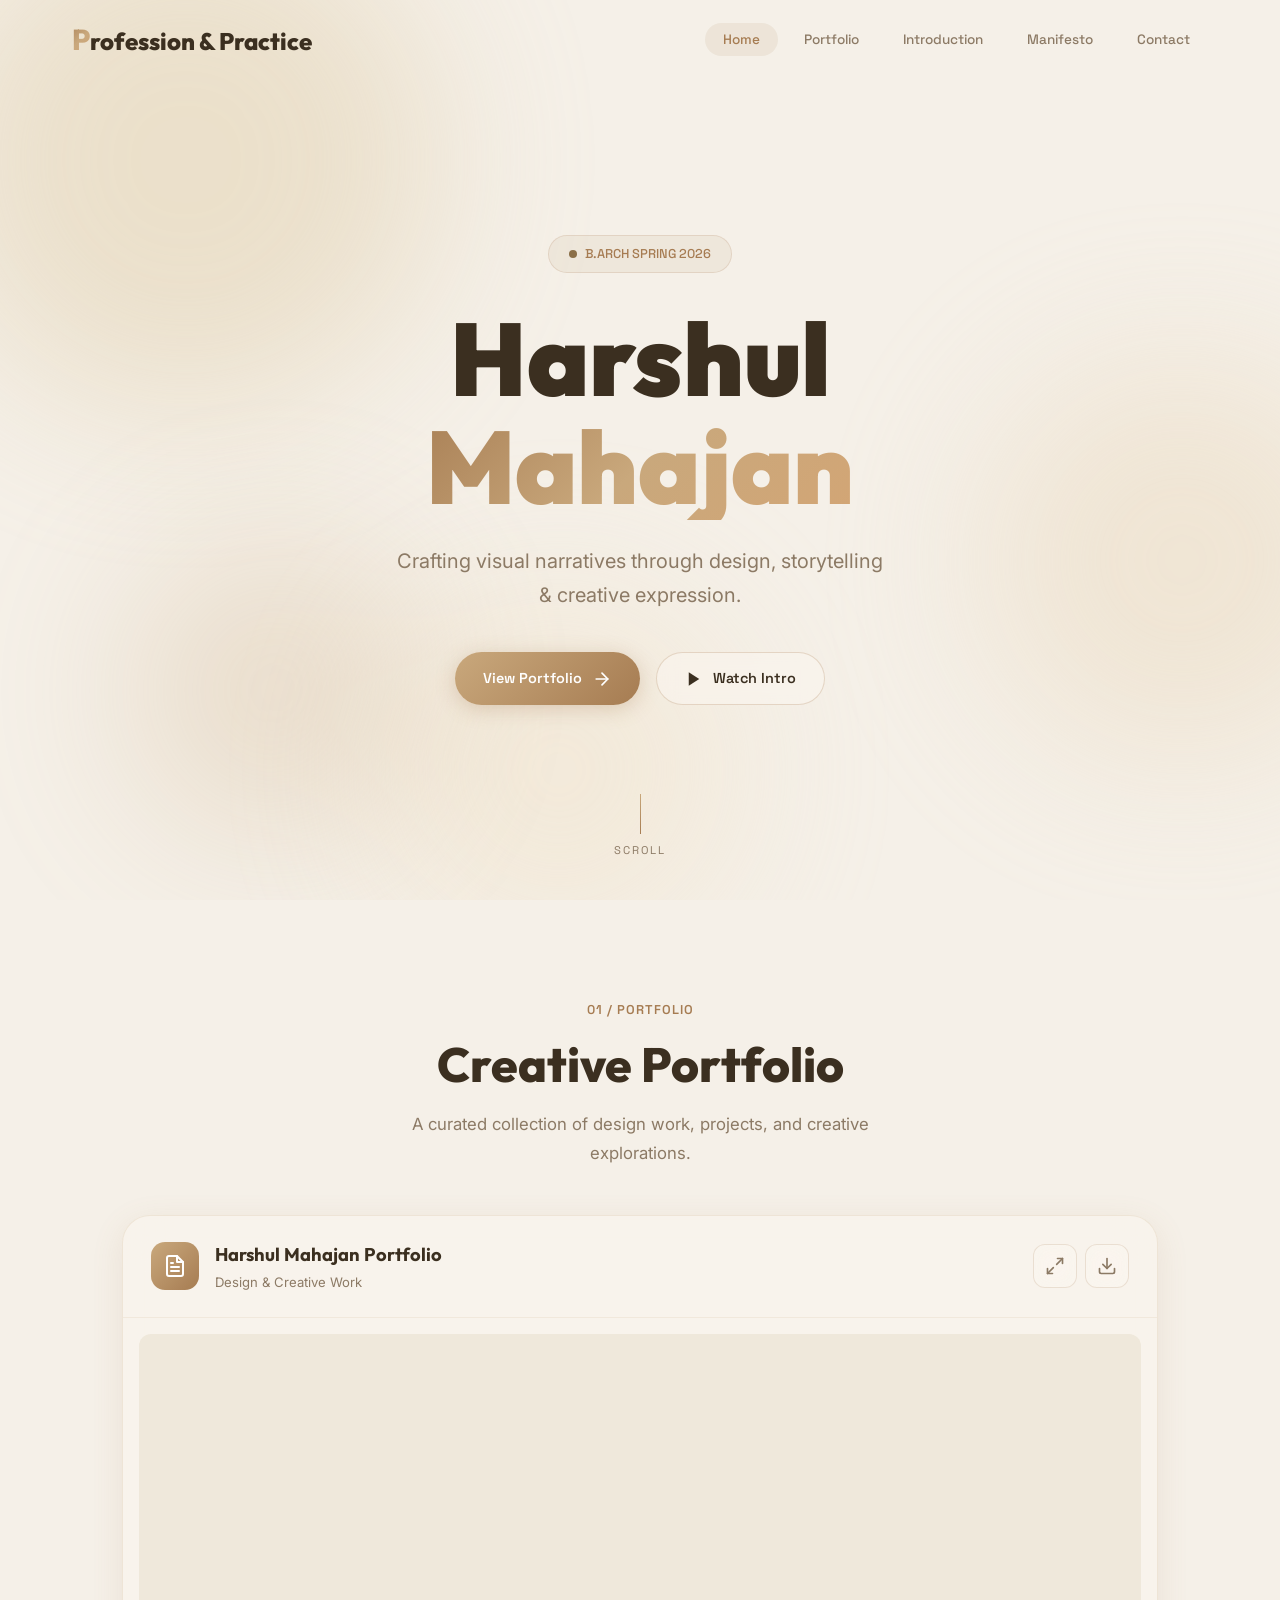
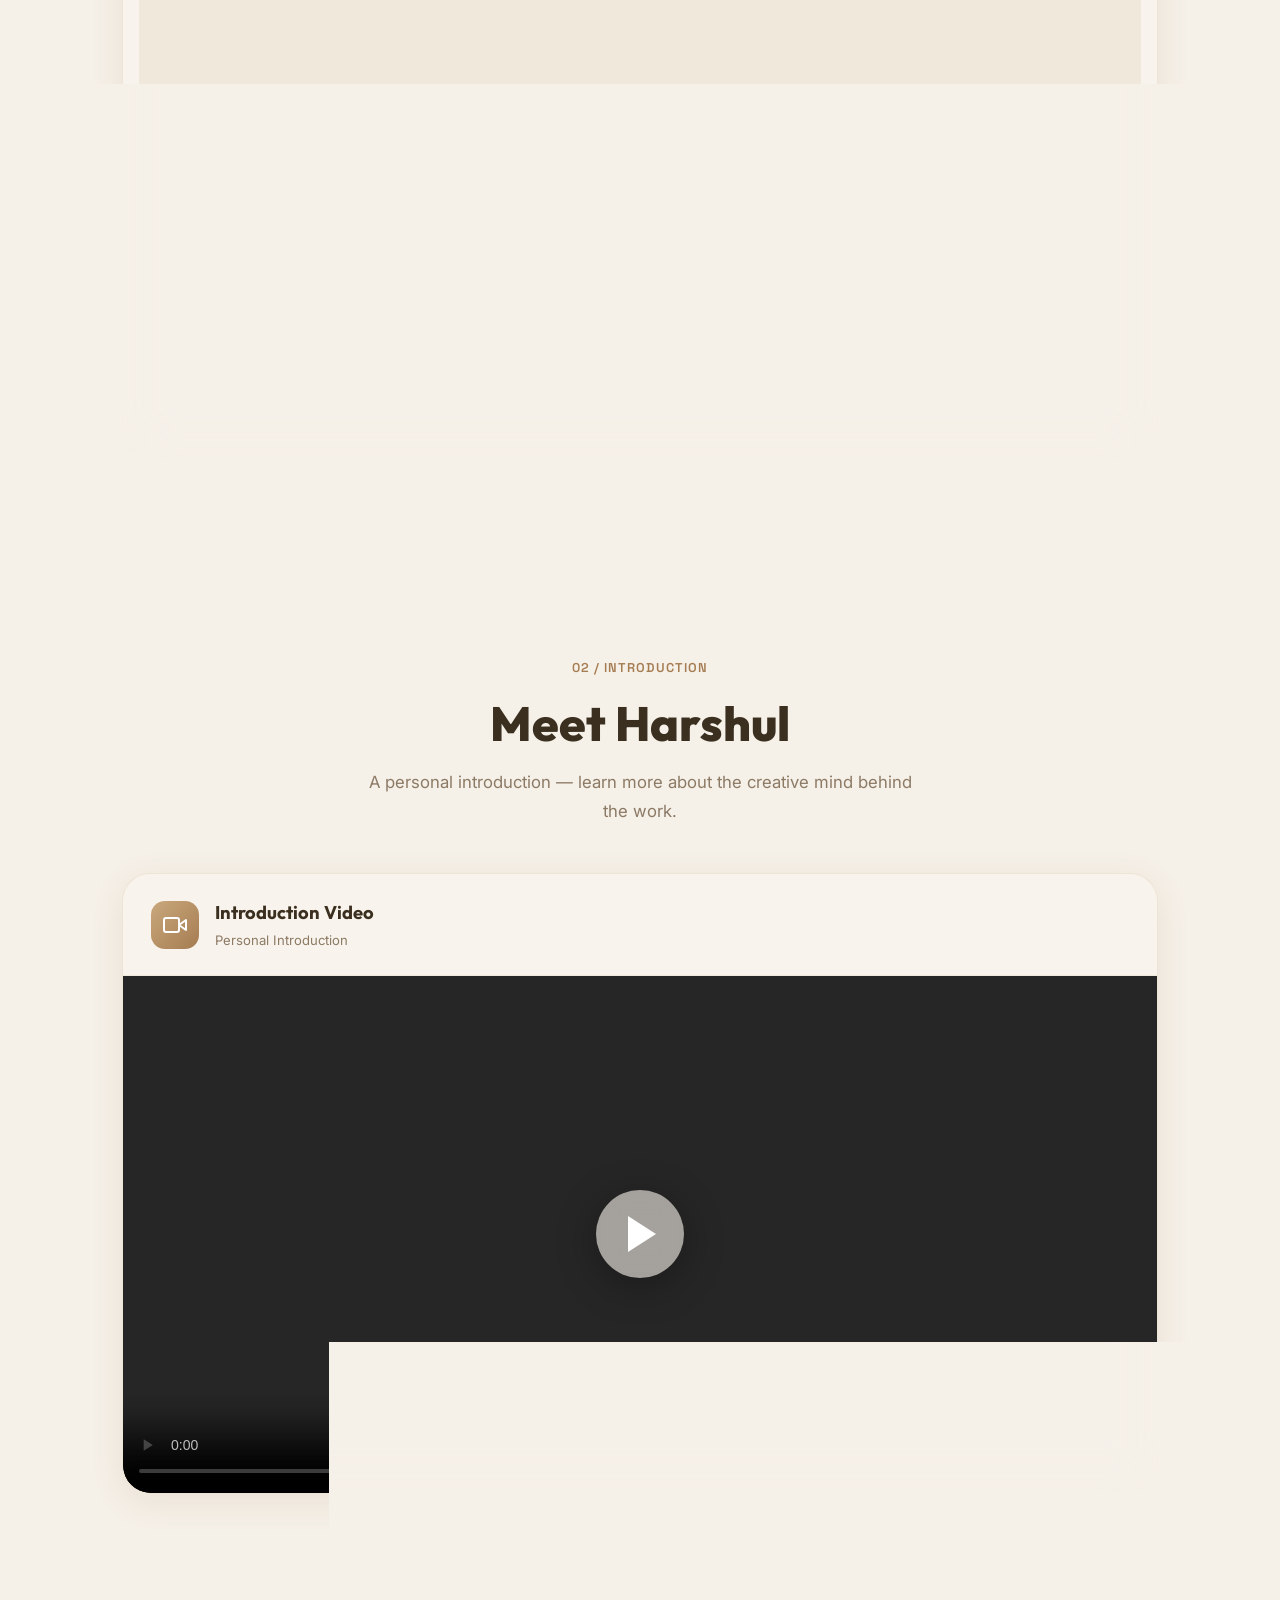
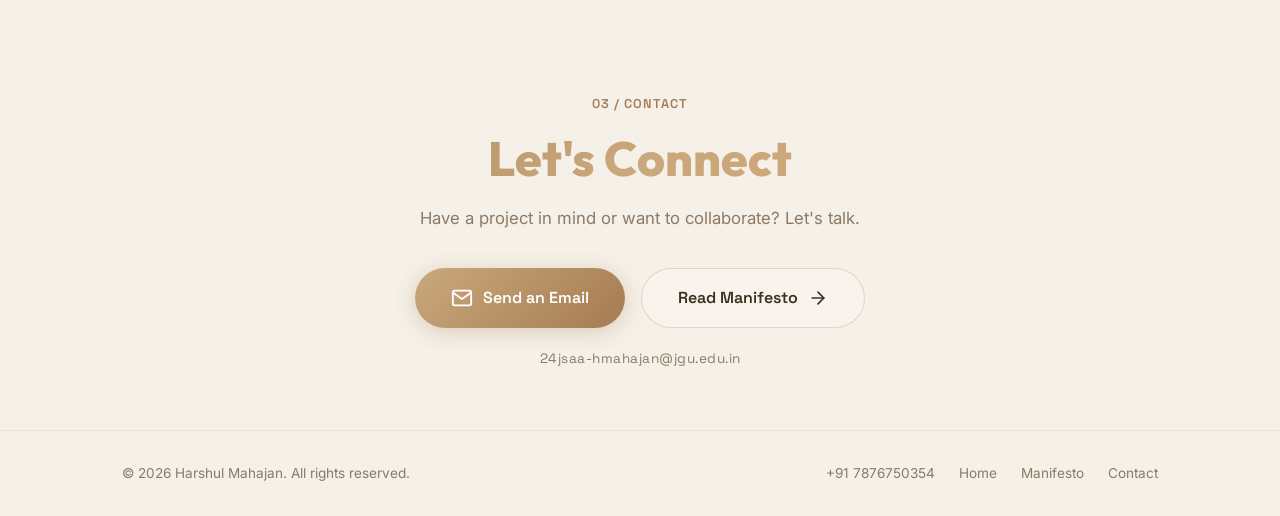
==== index.html @ 9a386bec "Initial commit: Portfolio website" ====
<!DOCTYPE html>
<html lang="en">
<head>
    <meta charset="UTF-8">
    <meta name="viewport" content="width=device-width, initial-scale=1.0">
    <meta name="description" content="Harshul Mahajan — Creative Portfolio. Explore projects, watch the introduction video, and discover the manifesto.">
    <title>Harshul Mahajan — Portfolio</title>
    <link rel="preconnect" href="https://fonts.googleapis.com">
    <link rel="preconnect" href="https://fonts.gstatic.com" crossorigin>
    <link href="https://fonts.googleapis.com/css2?family=Inter:wght@300;400;500;600;700;800;900&family=Outfit:wght@300;400;500;600;700;800;900&family=Space+Grotesk:wght@300;400;500;600;700&display=swap" rel="stylesheet">
    <link rel="stylesheet" href="styles.css">
</head>
<body>
    <!-- Animated Background Blobs -->
    <div class="bg-blobs" aria-hidden="true">
        <div class="blob blob-1"></div>
        <div class="blob blob-2"></div>
        <div class="blob blob-3"></div>
        <div class="blob blob-4"></div>
    </div>

    <!-- Navbar -->
    <nav class="navbar" id="navbar">
        <div class="nav-container">
            <a href="index.html" class="nav-logo">
                <span class="logo-h">P</span>
                <span class="logo-text">rofession &amp; Practice</span>
            </a>
            <ul class="nav-links" id="navLinks">
                <li><a href="#hero" class="nav-link active" data-section="hero">Home</a></li>
                <li><a href="#portfolio" class="nav-link" data-section="portfolio">Portfolio</a></li>
                <li><a href="#video" class="nav-link" data-section="video">Introduction</a></li>
                <li><a href="manifesto.html" class="nav-link">Manifesto</a></li>
                <li><a href="#contact" class="nav-link" data-section="contact">Contact</a></li>
            </ul>
            <button class="nav-toggle" id="navToggle" aria-label="Toggle navigation menu">
                <span class="hamburger-line"></span>
                <span class="hamburger-line"></span>
                <span class="hamburger-line"></span>
            </button>
        </div>
    </nav>

    <!-- Hero Section -->
    <section class="hero" id="hero">
        <div class="hero-content">
            <div class="hero-badge animate-on-scroll">
                <span class="badge-dot"></span>
                B.ARCH SPRING 2026
            </div>
            <h1 class="hero-title animate-on-scroll">
                <span class="title-line">Harshul</span>
                <span class="title-line title-outline">Mahajan</span>
            </h1>
            <p class="hero-subtitle animate-on-scroll">
                Crafting visual narratives through design, storytelling & creative expression.
            </p>
            <div class="hero-cta animate-on-scroll">
                <a href="#portfolio" class="btn btn-primary">
                    <span>View Portfolio</span>
                    <svg width="20" height="20" viewBox="0 0 24 24" fill="none" stroke="currentColor" stroke-width="2" stroke-linecap="round" stroke-linejoin="round">
                        <line x1="5" y1="12" x2="19" y2="12"></line>
                        <polyline points="12 5 19 12 12 19"></polyline>
                    </svg>
                </a>
                <a href="#video" class="btn btn-secondary">
                    <svg width="18" height="18" viewBox="0 0 24 24" fill="currentColor">
                        <polygon points="5 3 19 12 5 21 5 3"></polygon>
                    </svg>
                    <span>Watch Intro</span>
                </a>
            </div>
        </div>
        <div class="hero-scroll-indicator">
            <div class="scroll-line"></div>
            <span>Scroll</span>
        </div>
    </section>

    <!-- Portfolio PDF Section -->
    <section class="section portfolio-section" id="portfolio">
        <div class="container">
            <div class="section-header animate-on-scroll">
                <span class="section-tag">01 / Portfolio</span>
                <h2 class="section-title">Creative Portfolio</h2>
                <p class="section-desc">A curated collection of design work, projects, and creative explorations.</p>
            </div>
            <div class="card glass-card pdf-card animate-on-scroll">
                <div class="card-header">
                    <div class="card-icon">
                        <svg width="24" height="24" viewBox="0 0 24 24" fill="none" stroke="currentColor" stroke-width="2" stroke-linecap="round" stroke-linejoin="round">
                            <path d="M14 2H6a2 2 0 0 0-2 2v16a2 2 0 0 0 2 2h12a2 2 0 0 0 2-2V8z"></path>
                            <polyline points="14 2 14 8 20 8"></polyline>
                            <line x1="16" y1="13" x2="8" y2="13"></line>
                            <line x1="16" y1="17" x2="8" y2="17"></line>
                            <polyline points="10 9 9 9 8 9"></polyline>
                        </svg>
                    </div>
                    <div class="card-title-group">
                        <h3 class="card-title">Harshul Mahajan Portfolio</h3>
                        <p class="card-subtitle">Design & Creative Work</p>
                    </div>
                    <div class="card-actions">
                        <button class="btn-icon" id="portfolioFullscreen" title="View Fullscreen">
                            <svg width="20" height="20" viewBox="0 0 24 24" fill="none" stroke="currentColor" stroke-width="2" stroke-linecap="round" stroke-linejoin="round">
                                <polyline points="15 3 21 3 21 9"></polyline>
                                <polyline points="9 21 3 21 3 15"></polyline>
                                <line x1="21" y1="3" x2="14" y2="10"></line>
                                <line x1="3" y1="21" x2="10" y2="14"></line>
                            </svg>
                        </button>
                        <a href="Harshul Mahajan Portfolio.pdf" download class="btn-icon" title="Download PDF">
                            <svg width="20" height="20" viewBox="0 0 24 24" fill="none" stroke="currentColor" stroke-width="2" stroke-linecap="round" stroke-linejoin="round">
                                <path d="M21 15v4a2 2 0 0 1-2 2H5a2 2 0 0 1-2-2v-4"></path>
                                <polyline points="7 10 12 15 17 10"></polyline>
                                <line x1="12" y1="15" x2="12" y2="3"></line>
                            </svg>
                        </a>
                    </div>
                </div>
                <div class="pdf-viewer-wrapper">
                    <iframe 
                        src="Harshul Mahajan Portfolio.pdf" 
                        class="pdf-viewer" 
                        id="portfolioPdf"
                        title="Harshul Mahajan Portfolio PDF"
                        loading="lazy"
                    ></iframe>
                </div>
            </div>
        </div>
    </section>

    <!-- Introduction Video Section -->
    <section class="section video-section" id="video">
        <div class="container">
            <div class="section-header animate-on-scroll">
                <span class="section-tag">02 / Introduction</span>
                <h2 class="section-title">Meet Harshul</h2>
                <p class="section-desc">A personal introduction — learn more about the creative mind behind the work.</p>
            </div>
            <div class="card glass-card video-card animate-on-scroll">
                <div class="card-header">
                    <div class="card-icon video-icon-pulse">
                        <svg width="24" height="24" viewBox="0 0 24 24" fill="none" stroke="currentColor" stroke-width="2" stroke-linecap="round" stroke-linejoin="round">
                            <polygon points="23 7 16 12 23 17 23 7"></polygon>
                            <rect x="1" y="5" width="15" height="14" rx="2" ry="2"></rect>
                        </svg>
                    </div>
                    <div class="card-title-group">
                        <h3 class="card-title">Introduction Video</h3>
                        <p class="card-subtitle">Personal Introduction</p>
                    </div>
                </div>
                <div class="video-wrapper">
                    <video 
                        id="introVideo"
                        class="video-player"
                        controls
                        preload="metadata"
                        poster=""
                        playsinline
                    >
                        <source src="Intro video .mp4" type="video/mp4">
                        Your browser does not support the video tag.
                    </video>
                    <div class="video-overlay" id="videoOverlay">
                        <button class="play-btn" id="playBtn" aria-label="Play video">
                            <svg width="48" height="48" viewBox="0 0 24 24" fill="currentColor">
                                <polygon points="5 3 19 12 5 21 5 3"></polygon>
                            </svg>
                        </button>
                    </div>
                </div>
            </div>
        </div>
    </section>

    <!-- Contact Section -->
    <section class="section contact-section" id="contact">
        <div class="container">
            <div class="contact-content animate-on-scroll">
                <span class="section-tag">03 / Contact</span>
                <h2 class="section-title contact-title">Let's Connect</h2>
                <p class="section-desc">Have a project in mind or want to collaborate? Let's talk.</p>
                <div class="contact-actions">
                    <a href="mailto:24jsaa-hmahajan@jgu.edu.in" class="btn btn-primary btn-lg" id="contactEmailBtn">
                        <svg width="22" height="22" viewBox="0 0 24 24" fill="none" stroke="currentColor" stroke-width="2" stroke-linecap="round" stroke-linejoin="round">
                            <path d="M4 4h16c1.1 0 2 .9 2 2v12c0 1.1-.9 2-2 2H4c-1.1 0-2-.9-2-2V6c0-1.1.9-2 2-2z"></path>
                            <polyline points="22,6 12,13 2,6"></polyline>
                        </svg>
                        <span>Send an Email</span>
                    </a>
                    <a href="manifesto.html" class="btn btn-secondary btn-lg" id="contactManifestoBtn">
                        <span>Read Manifesto</span>
                        <svg width="20" height="20" viewBox="0 0 24 24" fill="none" stroke="currentColor" stroke-width="2" stroke-linecap="round" stroke-linejoin="round">
                            <line x1="5" y1="12" x2="19" y2="12"></line>
                            <polyline points="12 5 19 12 12 19"></polyline>
                        </svg>
                    </a>
                </div>
                <p class="contact-email-text">24jsaa-hmahajan@jgu.edu.in</p>
            </div>
        </div>
    </section>

    <!-- Footer -->
    <footer class="footer">
        <div class="container footer-container">
            <p class="footer-text">&copy; 2026 Harshul Mahajan. All rights reserved.</p>
            <div class="footer-links">
                <a href="tel:+917876750354">+91 7876750354</a>
                <a href="index.html">Home</a>
                <a href="manifesto.html">Manifesto</a>
                <a href="mailto:24jsaa-hmahajan@jgu.edu.in">Contact</a>
            </div>
        </div>
    </footer>

    <!-- Fullscreen PDF Modal -->
    <div class="modal-overlay" id="pdfModal">
        <div class="modal-content">
            <button class="modal-close" id="modalClose" aria-label="Close fullscreen view">
                <svg width="24" height="24" viewBox="0 0 24 24" fill="none" stroke="currentColor" stroke-width="2" stroke-linecap="round" stroke-linejoin="round">
                    <line x1="18" y1="6" x2="6" y2="18"></line>
                    <line x1="6" y1="6" x2="18" y2="18"></line>
                </svg>
            </button>
            <iframe id="modalPdfViewer" class="modal-pdf-viewer" title="PDF Fullscreen View"></iframe>
        </div>
    </div>

    <script src="script.js"></script>
</body>
</html>
---- styles.css ----
/* ===== CSS Variables & Reset ===== */
:root {
  --font-primary: 'Outfit', sans-serif;
  --font-secondary: 'Inter', sans-serif;
  --font-mono: 'Space Grotesk', monospace;
  --clr-bg: #f5f0e8;
  --clr-surface: #faf6ef;
  --clr-text: #3b2f20;
  --clr-text-secondary: #8c7a65;
  --clr-accent-1: #a67c52;
  --clr-accent-2: #c9a87c;
  --clr-accent-3: #d4a574;
  --clr-accent-4: #8b6f47;
  --clr-gradient-1: linear-gradient(135deg, #a67c52 0%, #c9a87c 50%, #d4a574 100%);
  --clr-gradient-2: linear-gradient(135deg, #c9a87c 0%, #a67c52 100%);
  --clr-gradient-3: linear-gradient(135deg, #f5e6d3 0%, #e8d5b7 100%);
  --clr-glass: rgba(250,246,239,0.6);
  --clr-glass-border: rgba(201,168,124,0.2);
  --shadow-sm: 0 2px 8px rgba(166,124,82,0.08);
  --shadow-md: 0 8px 32px rgba(166,124,82,0.12);
  --shadow-lg: 0 16px 64px rgba(166,124,82,0.15);
  --shadow-glow: 0 0 40px rgba(166,124,82,0.18);
  --radius-sm: 12px;
  --radius-md: 20px;
  --radius-lg: 28px;
  --transition: 0.35s cubic-bezier(0.4,0,0.2,1);
}

*, *::before, *::after { box-sizing: border-box; margin: 0; padding: 0; }

html { scroll-behavior: smooth; font-size: 16px; }

body {
  font-family: var(--font-secondary);
  background: var(--clr-bg);
  color: var(--clr-text);
  line-height: 1.6;
  overflow-x: hidden;
  -webkit-font-smoothing: antialiased;
}

/* ===== Animated Background Blobs ===== */
.bg-blobs { position: fixed; inset: 0; z-index: 0; pointer-events: none; overflow: hidden; }
.blob {
  position: absolute;
  border-radius: 50%;
  filter: blur(80px);
  opacity: 0.4;
  animation: blobFloat 20s ease-in-out infinite;
}
.blob-1 { width: 500px; height: 500px; background: #dcc8a0; top: -10%; left: -5%; animation-delay: 0s; }
.blob-2 { width: 400px; height: 400px; background: #e8d5b7; top: 40%; right: -8%; animation-delay: -5s; }
.blob-3 { width: 350px; height: 350px; background: #f0e0c4; bottom: -5%; left: 30%; animation-delay: -10s; }
.blob-4 { width: 300px; height: 300px; background: #c9a87c; top: 60%; left: 10%; animation-delay: -15s; opacity: 0.25; }

@keyframes blobFloat {
  0%, 100% { transform: translate(0, 0) scale(1); }
  25% { transform: translate(60px, -40px) scale(1.1); }
  50% { transform: translate(-30px, 50px) scale(0.95); }
  75% { transform: translate(40px, 20px) scale(1.05); }
}

/* ===== Navbar ===== */
.navbar {
  position: fixed; top: 0; left: 0; width: 100%; z-index: 1000;
  padding: 16px 0;
  transition: var(--transition);
}
.navbar.scrolled {
  background: var(--clr-glass);
  backdrop-filter: blur(20px); -webkit-backdrop-filter: blur(20px);
  border-bottom: 1px solid var(--clr-glass-border);
  box-shadow: var(--shadow-sm);
  padding: 10px 0;
}
.nav-container {
  max-width: 1200px; margin: 0 auto; padding: 0 32px;
  display: flex; align-items: center; justify-content: space-between;
}
.nav-logo {
  text-decoration: none; display: flex; align-items: baseline;
  font-family: var(--font-primary); font-weight: 800; font-size: 1.5rem; color: var(--clr-text);
}
.logo-h {
  background: var(--clr-gradient-1); -webkit-background-clip: text; background-clip: text;
  -webkit-text-fill-color: transparent; font-size: 1.8rem;
}
.nav-links {
  display: flex; list-style: none; gap: 8px; align-items: center;
}
.nav-link {
  text-decoration: none; color: var(--clr-text-secondary);
  font-family: var(--font-mono); font-size: 0.85rem; font-weight: 500;
  padding: 8px 18px; border-radius: 100px;
  transition: var(--transition); position: relative;
}
.nav-link:hover, .nav-link.active {
  color: var(--clr-accent-1); background: rgba(166,124,82,0.1);
}
.nav-toggle { display: none; background: none; border: none; cursor: pointer; padding: 8px; flex-direction: column; gap: 5px; }
.hamburger-line { width: 24px; height: 2px; background: var(--clr-text); border-radius: 2px; transition: var(--transition); }
.nav-toggle.active .hamburger-line:nth-child(1) { transform: rotate(45deg) translate(5px,5px); }
.nav-toggle.active .hamburger-line:nth-child(2) { opacity: 0; }
.nav-toggle.active .hamburger-line:nth-child(3) { transform: rotate(-45deg) translate(5px,-5px); }

/* ===== Hero ===== */
.hero, .manifesto-hero {
  min-height: 100vh; display: flex; align-items: center; justify-content: center;
  position: relative; z-index: 1; text-align: center; padding: 120px 32px 80px;
}
.hero-content { max-width: 800px; }
.hero-badge {
  display: inline-flex; align-items: center; gap: 8px;
  font-family: var(--font-mono); font-size: 0.8rem; font-weight: 500;
  color: var(--clr-accent-1); background: rgba(166,124,82,0.08);
  padding: 8px 20px; border-radius: 100px; margin-bottom: 32px;
  border: 1px solid rgba(166,124,82,0.18);
}
.badge-dot {
  width: 8px; height: 8px; border-radius: 50%; background: var(--clr-accent-4);
  animation: dotPulse 2s ease-in-out infinite;
}
@keyframes dotPulse { 0%, 100% { opacity: 1; transform: scale(1); } 50% { opacity: 0.5; transform: scale(0.8); } }

.hero-title {
  font-family: var(--font-primary); font-size: clamp(3rem, 8vw, 6.5rem);
  font-weight: 900; line-height: 1.05; margin-bottom: 24px;
}
.title-line { display: block; }
.title-outline {
  background: var(--clr-gradient-1); -webkit-background-clip: text; background-clip: text;
  -webkit-text-fill-color: transparent;
}
.hero-subtitle {
  font-size: clamp(1rem, 2vw, 1.25rem); color: var(--clr-text-secondary);
  max-width: 500px; margin: 0 auto 40px; font-weight: 400; line-height: 1.7;
}
.hero-cta { display: flex; gap: 16px; justify-content: center; flex-wrap: wrap; }

/* Buttons */
.btn {
  display: inline-flex; align-items: center; gap: 10px; padding: 14px 28px;
  border-radius: 100px; text-decoration: none; font-family: var(--font-mono);
  font-size: 0.9rem; font-weight: 600; cursor: pointer; border: none;
  transition: var(--transition);
}
.btn-primary {
  background: var(--clr-gradient-2); color: #fff; box-shadow: 0 4px 20px rgba(166,124,82,0.3);
}
.btn-primary:hover { transform: translateY(-2px); box-shadow: 0 8px 30px rgba(166,124,82,0.4); }
.btn-secondary {
  background: var(--clr-glass); color: var(--clr-text);
  border: 1px solid rgba(166,124,82,0.25); backdrop-filter: blur(10px);
}
.btn-secondary:hover { border-color: var(--clr-accent-1); color: var(--clr-accent-1); transform: translateY(-2px); }
.btn-lg { padding: 16px 36px; font-size: 1rem; }

.btn-icon {
  width: 44px; height: 44px; border-radius: 12px; border: 1px solid rgba(166,124,82,0.18);
  background: var(--clr-glass); backdrop-filter: blur(10px); cursor: pointer;
  display: flex; align-items: center; justify-content: center; color: var(--clr-text-secondary);
  transition: var(--transition); text-decoration: none;
}
.btn-icon:hover { background: var(--clr-accent-1); color: #fff; border-color: var(--clr-accent-1); transform: scale(1.08); }

/* Scroll Indicator */
.hero-scroll-indicator {
  position: absolute; bottom: 40px; left: 50%; transform: translateX(-50%);
  display: flex; flex-direction: column; align-items: center; gap: 8px;
}
.hero-scroll-indicator span { font-family: var(--font-mono); font-size: 0.7rem; color: var(--clr-text-secondary); letter-spacing: 2px; text-transform: uppercase; }
.scroll-line { width: 1px; height: 40px; background: var(--clr-gradient-2); animation: scrollPulse 2s ease-in-out infinite; }
@keyframes scrollPulse { 0%, 100% { opacity: 0.3; transform: scaleY(0.6); } 50% { opacity: 1; transform: scaleY(1); } }

/* ===== Sections ===== */
.section { position: relative; z-index: 1; padding: 100px 0; }
.container { max-width: 1100px; margin: 0 auto; padding: 0 32px; }

.section-header { text-align: center; margin-bottom: 48px; }
.section-tag {
  font-family: var(--font-mono); font-size: 0.8rem; font-weight: 600;
  color: var(--clr-accent-1); letter-spacing: 1px; text-transform: uppercase;
  display: block; margin-bottom: 16px;
}
.section-title {
  font-family: var(--font-primary); font-size: clamp(2rem, 4vw, 3rem);
  font-weight: 800; margin-bottom: 16px; line-height: 1.2;
}
.section-desc { color: var(--clr-text-secondary); font-size: 1.05rem; max-width: 550px; margin: 0 auto; line-height: 1.7; }

/* ===== Glass Card ===== */
.glass-card {
  background: var(--clr-glass); backdrop-filter: blur(24px); -webkit-backdrop-filter: blur(24px);
  border: 1px solid var(--clr-glass-border); border-radius: var(--radius-lg);
  box-shadow: var(--shadow-md); overflow: hidden;
  transition: var(--transition);
}
.glass-card:hover { box-shadow: var(--shadow-lg), var(--shadow-glow); transform: translateY(-4px); }

.card-header {
  display: flex; align-items: center; gap: 16px; padding: 24px 28px;
  border-bottom: 1px solid rgba(166,124,82,0.1);
}
.card-icon {
  width: 48px; height: 48px; border-radius: 14px;
  background: var(--clr-gradient-2); color: #fff;
  display: flex; align-items: center; justify-content: center; flex-shrink: 0;
}
.card-title-group { flex: 1; min-width: 0; }
.card-title { font-family: var(--font-primary); font-size: 1.15rem; font-weight: 700; }
.card-subtitle { font-size: 0.82rem; color: var(--clr-text-secondary); margin-top: 2px; }
.card-actions { display: flex; gap: 8px; }

/* ===== PDF Viewer ===== */
.pdf-viewer-wrapper { padding: 16px; }
.pdf-viewer { width: 100%; height: 700px; border: none; border-radius: var(--radius-sm); background: #efe8db; }

/* ===== Video ===== */
.video-wrapper { position: relative; border-radius: 0 0 var(--radius-lg) var(--radius-lg); overflow: hidden; }
.video-player { width: 100%; display: block; background: #000; max-height: 600px; object-fit: contain; }
.video-overlay {
  position: absolute; inset: 0; display: flex; align-items: center; justify-content: center;
  background: rgba(0,0,0,0.25); transition: var(--transition); cursor: pointer;
}
.video-overlay.hidden { opacity: 0; pointer-events: none; }
.play-btn {
  width: 88px; height: 88px; border-radius: 50%; border: none; cursor: pointer;
  background: var(--clr-glass); backdrop-filter: blur(12px); color: #fff;
  display: flex; align-items: center; justify-content: center;
  transition: var(--transition); box-shadow: 0 8px 40px rgba(0,0,0,0.3);
}
.play-btn:hover { transform: scale(1.12); background: var(--clr-accent-1); }
.play-btn svg { margin-left: 4px; }

.video-icon-pulse { animation: iconPulse 3s ease-in-out infinite; }
@keyframes iconPulse {
  0%, 100% { box-shadow: 0 0 0 0 rgba(166,124,82,0.4); }
  50% { box-shadow: 0 0 0 12px rgba(166,124,82,0); }
}

/* ===== Contact ===== */
.contact-section { padding-bottom: 60px; }
.contact-content { text-align: center; }
.contact-title { background: var(--clr-gradient-1); -webkit-background-clip: text; background-clip: text; -webkit-text-fill-color: transparent; }
.contact-actions { display: flex; gap: 16px; justify-content: center; flex-wrap: wrap; margin-top: 36px; }
.contact-email-text {
  margin-top: 20px; font-family: var(--font-mono); font-size: 0.85rem;
  color: var(--clr-text-secondary); letter-spacing: 0.5px;
}

/* ===== Footer ===== */
.footer {
  position: relative; z-index: 1; padding: 32px 0;
  border-top: 1px solid rgba(166,124,82,0.12);
}
.footer-container { display: flex; justify-content: space-between; align-items: center; flex-wrap: wrap; gap: 16px; }
.footer-text { font-size: 0.85rem; color: var(--clr-text-secondary); }
.footer-links { display: flex; gap: 24px; }
.footer-links a { text-decoration: none; color: var(--clr-text-secondary); font-size: 0.85rem; transition: var(--transition); }
.footer-links a:hover { color: var(--clr-accent-1); }

/* ===== Modal ===== */
.modal-overlay {
  position: fixed; inset: 0; z-index: 9999; background: rgba(0,0,0,0.7);
  backdrop-filter: blur(8px); display: flex; align-items: center; justify-content: center;
  opacity: 0; pointer-events: none; transition: var(--transition);
}
.modal-overlay.active { opacity: 1; pointer-events: all; }
.modal-content {
  width: 92vw; height: 90vh; background: var(--clr-surface);
  border-radius: var(--radius-md); overflow: hidden; position: relative;
  box-shadow: var(--shadow-lg);
}
.modal-close {
  position: absolute; top: 16px; right: 16px; z-index: 10;
  width: 44px; height: 44px; border-radius: 50%; border: none;
  background: rgba(0,0,0,0.6); color: #fff; cursor: pointer;
  display: flex; align-items: center; justify-content: center;
  transition: var(--transition);
}
.modal-close:hover { background: var(--clr-accent-3); transform: rotate(90deg); }
.modal-pdf-viewer { width: 100%; height: 100%; border: none; }

/* ===== Scroll Animations ===== */
.animate-on-scroll { opacity: 0; transform: translateY(30px); transition: opacity 0.7s ease, transform 0.7s ease; }
.animate-on-scroll.visible { opacity: 1; transform: translateY(0); }

/* ===== Back Home Section ===== */
.back-home-section { padding: 60px 0 100px; }

/* ===== Responsive ===== */
@media (max-width: 768px) {
  .nav-links {
    position: fixed; top: 0; right: -100%; width: 280px; height: 100vh;
    background: var(--clr-surface); flex-direction: column; justify-content: center;
    gap: 8px; padding: 32px; box-shadow: var(--shadow-lg);
    transition: right 0.4s cubic-bezier(0.4,0,0.2,1);
  }
  .nav-links.active { right: 0; }
  .nav-toggle { display: flex; }
  .pdf-viewer { height: 450px; }
  .hero-title { font-size: clamp(2.5rem, 10vw, 4rem); }
  .section { padding: 60px 0; }
  .card-header { flex-wrap: wrap; padding: 16px 20px; }
  .card-actions { width: 100%; justify-content: flex-end; margin-top: 8px; }
  .footer-container { flex-direction: column; text-align: center; }
}

@media (max-width: 480px) {
  .container { padding: 0 16px; }
  .hero, .manifesto-hero { padding: 100px 16px 60px; }
  .pdf-viewer { height: 350px; }
  .btn { padding: 12px 22px; font-size: 0.85rem; }
  .btn-lg { padding: 14px 28px; }
}
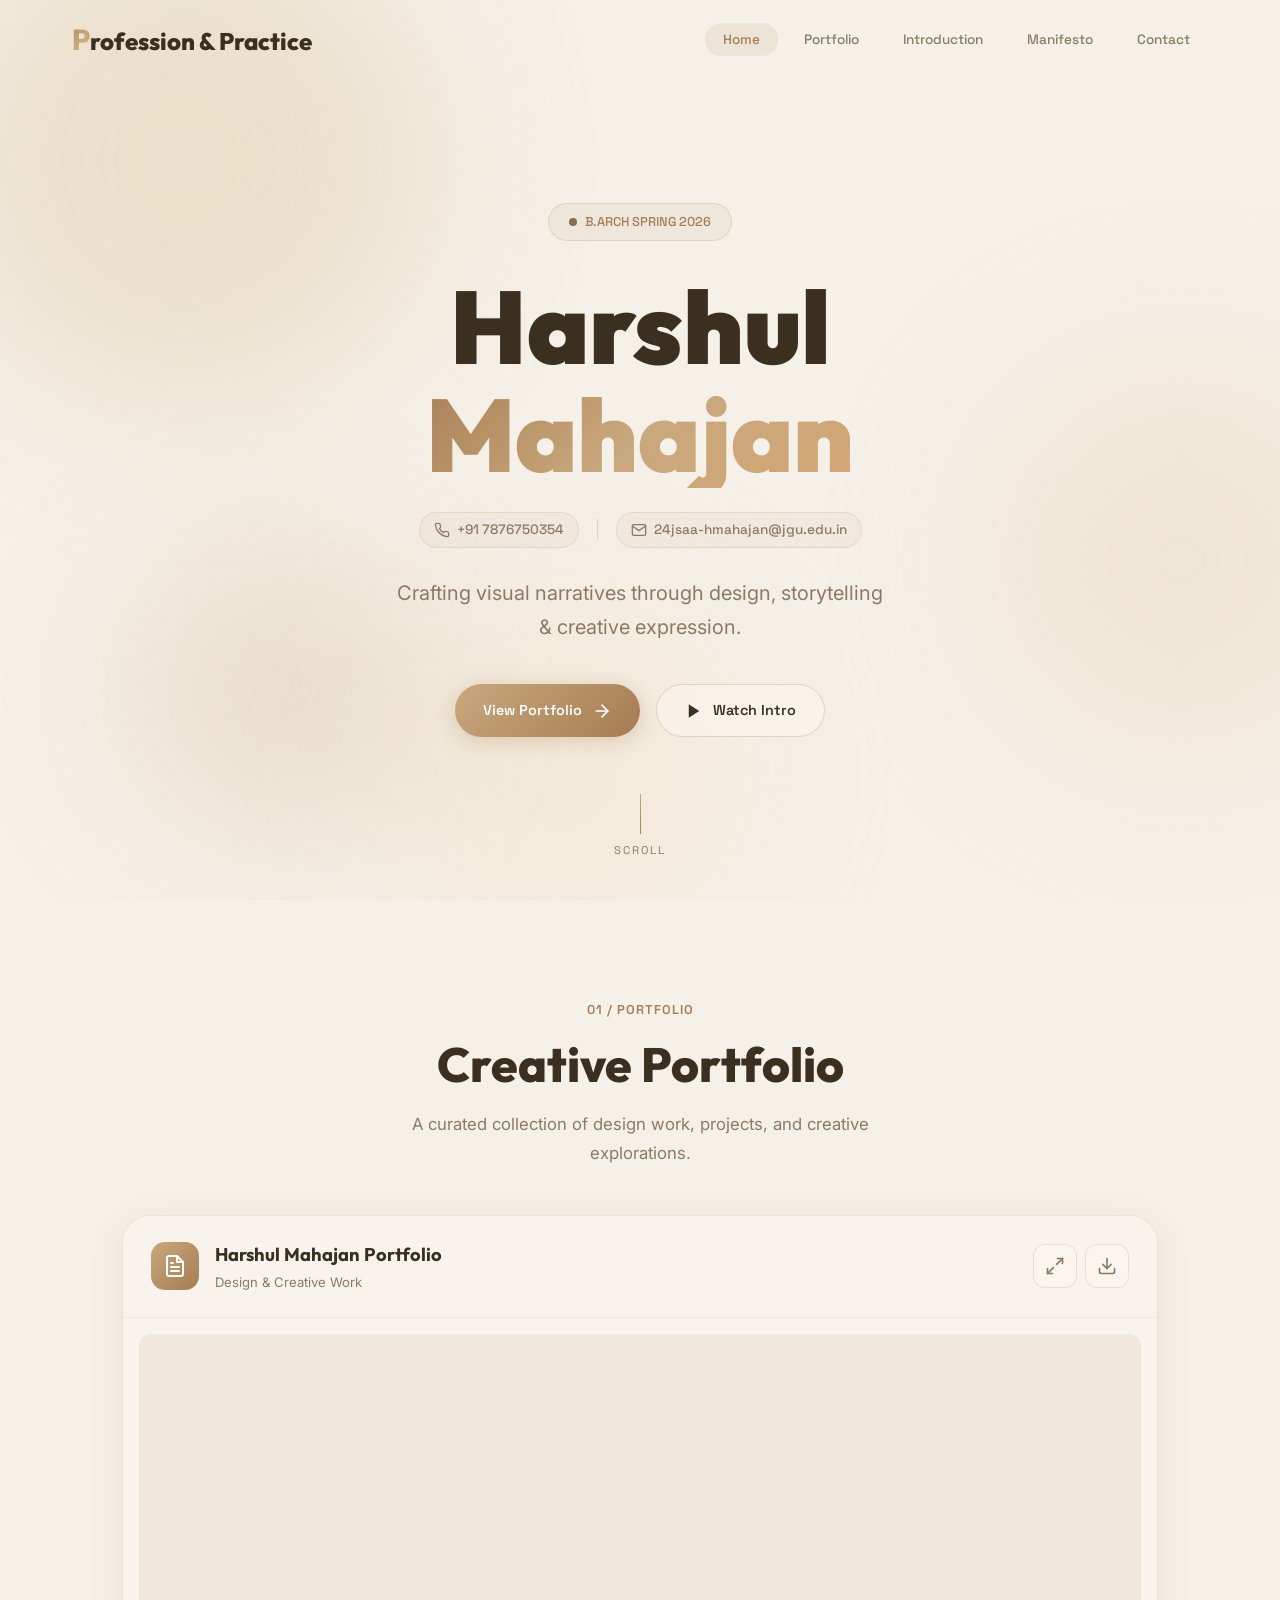
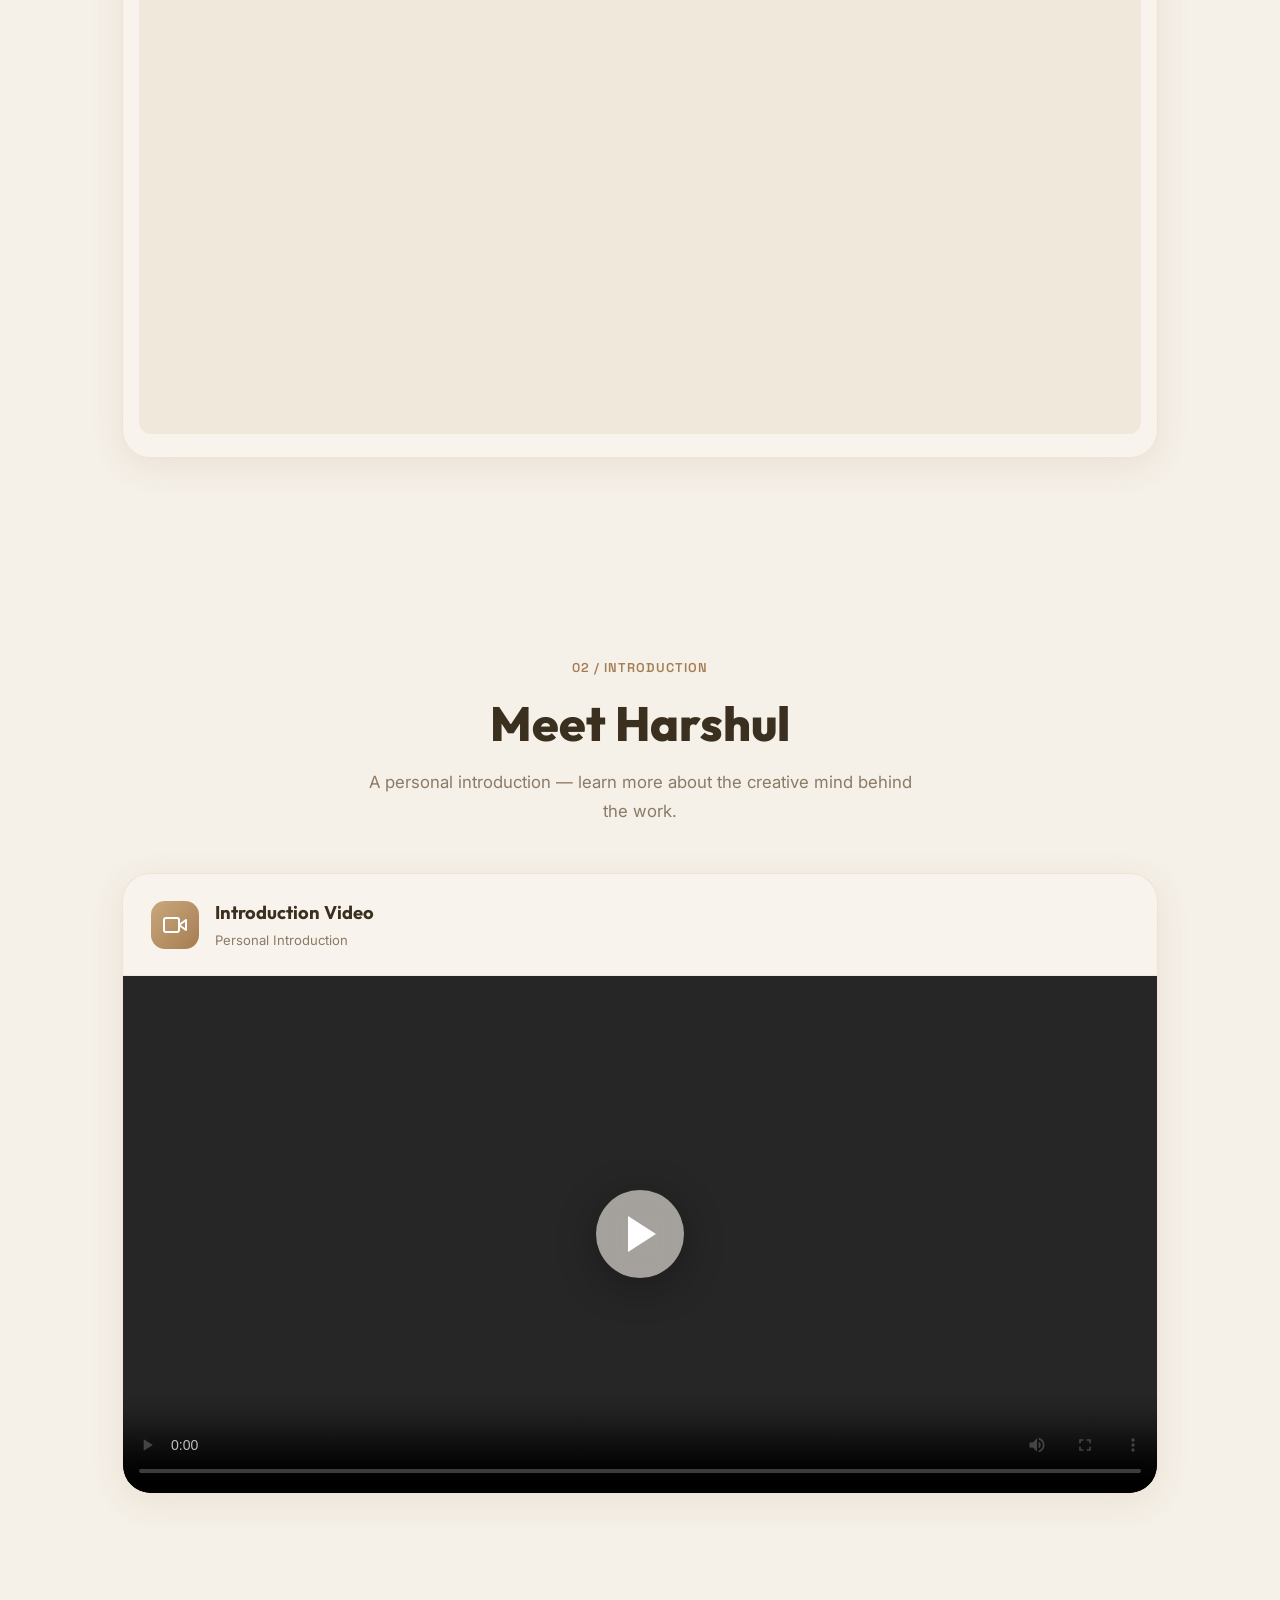
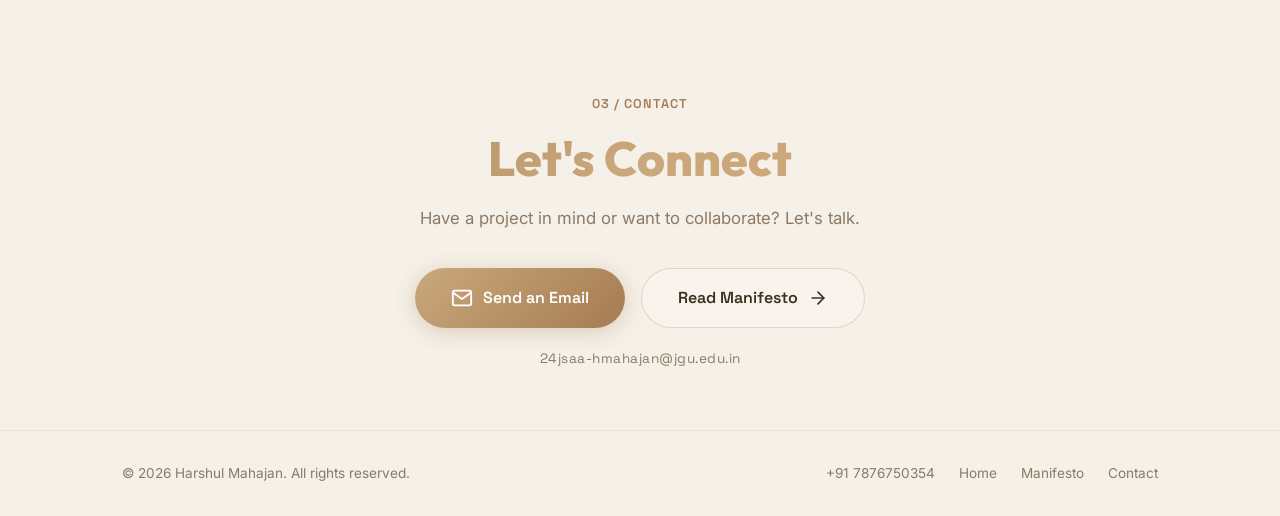
==== commit e3005310: "Add contact number and email to hero section" ====
--- a/index.html
+++ b/index.html
@@ -52,6 +52,22 @@
                 <span class="title-line">Harshul</span>
                 <span class="title-line title-outline">Mahajan</span>
             </h1>
+            <div class="hero-contact-info animate-on-scroll">
+                <a href="tel:+917876750354" class="hero-contact-link" id="heroPhone">
+                    <svg width="16" height="16" viewBox="0 0 24 24" fill="none" stroke="currentColor" stroke-width="2" stroke-linecap="round" stroke-linejoin="round">
+                        <path d="M22 16.92v3a2 2 0 0 1-2.18 2 19.79 19.79 0 0 1-8.63-3.07 19.5 19.5 0 0 1-6-6 19.79 19.79 0 0 1-3.07-8.67A2 2 0 0 1 4.11 2h3a2 2 0 0 1 2 1.72 12.84 12.84 0 0 0 .7 2.81 2 2 0 0 1-.45 2.11L8.09 9.91a16 16 0 0 0 6 6l1.27-1.27a2 2 0 0 1 2.11-.45 12.84 12.84 0 0 0 2.81.7A2 2 0 0 1 22 16.92z"></path>
+                    </svg>
+                    <span>+91 7876750354</span>
+                </a>
+                <span class="hero-contact-divider">|</span>
+                <a href="mailto:24jsaa-hmahajan@jgu.edu.in" class="hero-contact-link" id="heroEmail">
+                    <svg width="16" height="16" viewBox="0 0 24 24" fill="none" stroke="currentColor" stroke-width="2" stroke-linecap="round" stroke-linejoin="round">
+                        <path d="M4 4h16c1.1 0 2 .9 2 2v12c0 1.1-.9 2-2 2H4c-1.1 0-2-.9-2-2V6c0-1.1.9-2 2-2z"></path>
+                        <polyline points="22,6 12,13 2,6"></polyline>
+                    </svg>
+                    <span>24jsaa-hmahajan@jgu.edu.in</span>
+                </a>
+            </div>
             <p class="hero-subtitle animate-on-scroll">
                 Crafting visual narratives through design, storytelling & creative expression.
             </p>
--- a/styles.css
+++ b/styles.css
@@ -135,6 +135,28 @@
   font-size: clamp(1rem, 2vw, 1.25rem); color: var(--clr-text-secondary);
   max-width: 500px; margin: 0 auto 40px; font-weight: 400; line-height: 1.7;
 }
+.hero-contact-info {
+  display: flex; align-items: center; justify-content: center; gap: 16px;
+  flex-wrap: wrap; margin-bottom: 28px;
+}
+.hero-contact-link {
+  display: inline-flex; align-items: center; gap: 7px;
+  text-decoration: none; color: var(--clr-text-secondary);
+  font-family: var(--font-mono); font-size: 0.85rem; font-weight: 500;
+  padding: 6px 14px; border-radius: 100px;
+  border: 1px solid rgba(166,124,82,0.15);
+  background: rgba(166,124,82,0.05);
+  transition: var(--transition);
+}
+.hero-contact-link:hover {
+  color: var(--clr-accent-1); border-color: var(--clr-accent-1);
+  background: rgba(166,124,82,0.1); transform: translateY(-2px);
+  box-shadow: 0 4px 16px rgba(166,124,82,0.15);
+}
+.hero-contact-link svg { flex-shrink: 0; }
+.hero-contact-divider {
+  color: rgba(166,124,82,0.25); font-size: 1.1rem; font-weight: 300;
+}
 .hero-cta { display: flex; gap: 16px; justify-content: center; flex-wrap: wrap; }
 
 /* Buttons */
